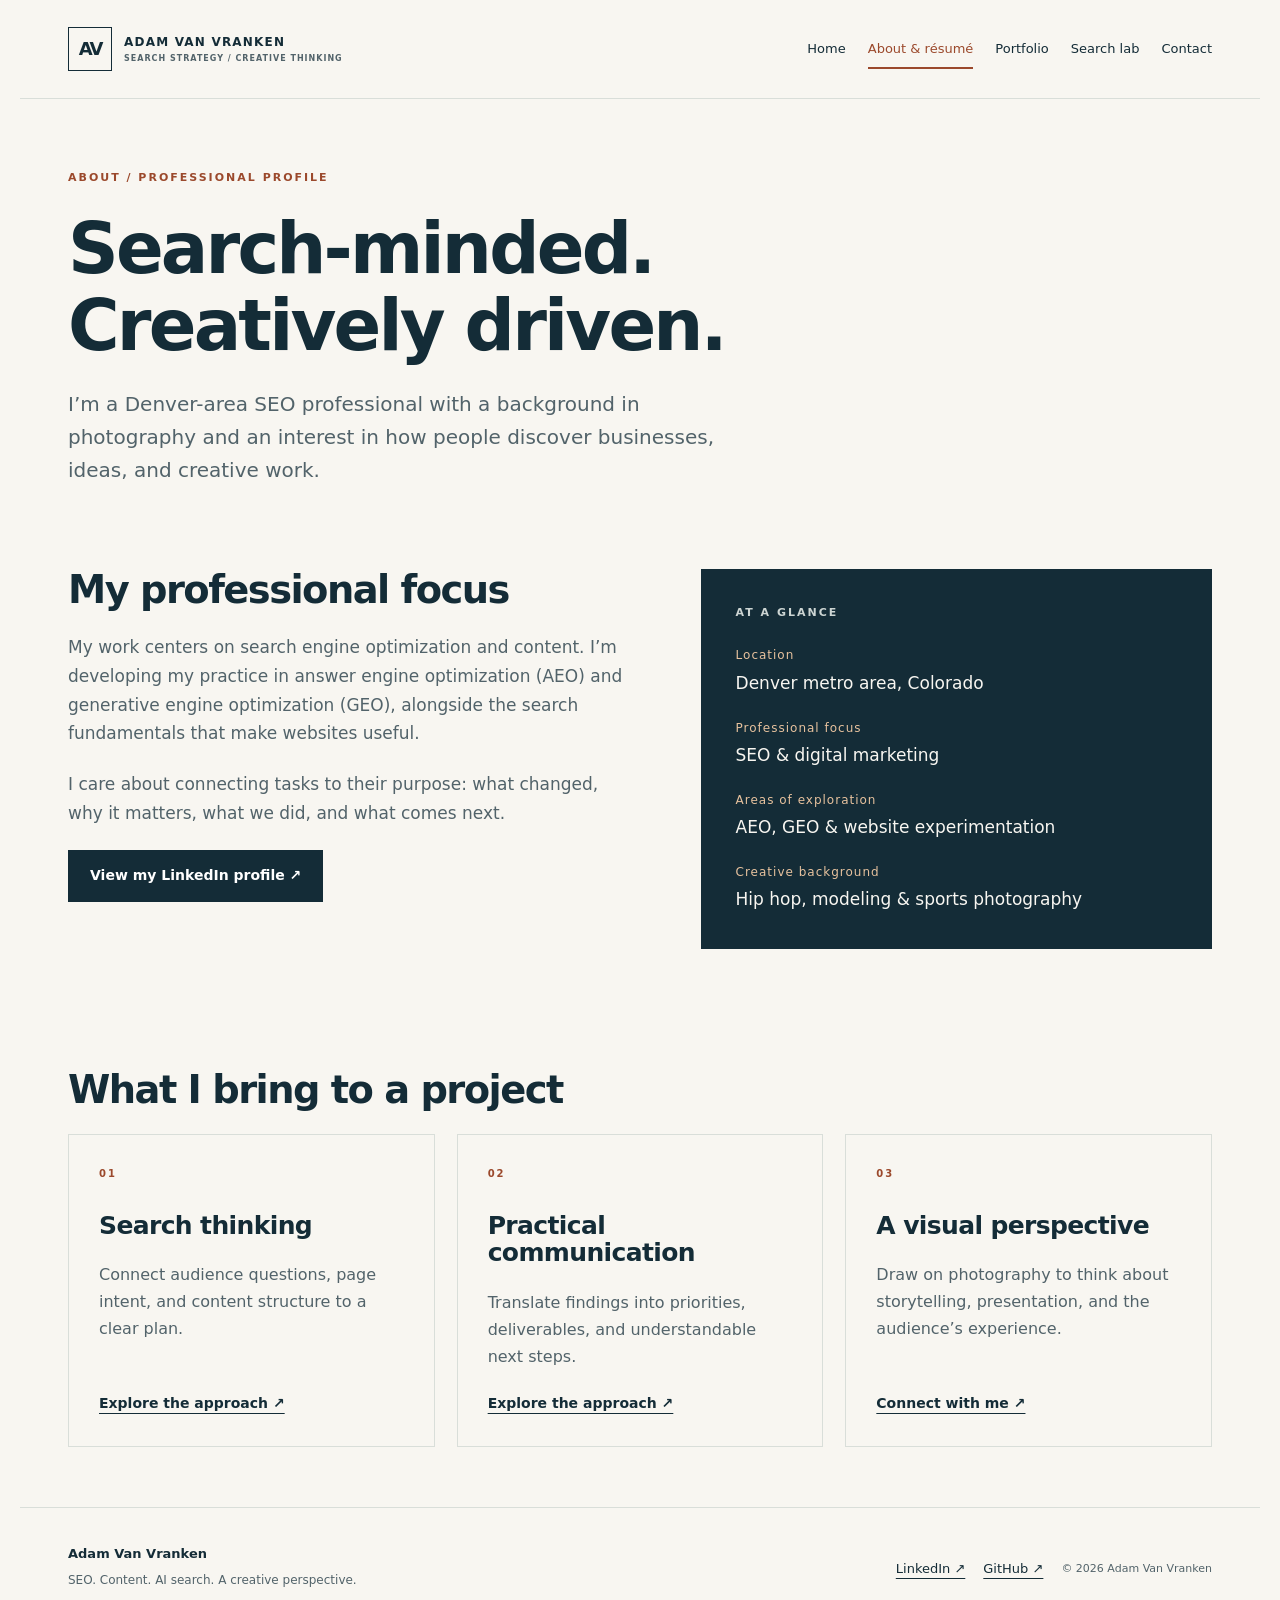
==== about/index.html @ 785f66ba "Build Adam Van Vranken portfolio and search experiment lab" ====
<!doctype html>
<html lang="en"><head><meta charset="utf-8"><meta name="viewport" content="width=device-width,initial-scale=1"><title>About & Professional Profile | Adam Van Vranken</title><meta name="description" content="Explore Adam Van Vranken’s SEO and digital marketing focus, approach to content, and photography background."><link rel="canonical" href="https://adamvv303.github.io/about/"><meta property="og:title" content="About & Professional Profile | Adam Van Vranken"><meta property="og:description" content="Explore Adam Van Vranken’s SEO and digital marketing focus, approach to content, and photography background."><meta property="og:url" content="https://adamvv303.github.io/about/"><meta property="og:type" content="website"><meta name="theme-color" content="#142c37"><link rel="icon" href="/favicon.svg" type="image/svg+xml"><link rel="stylesheet" href="/assets/style.css"><script type="application/ld+json">{"@context":"https://schema.org","@type":"ProfilePage","name":"About & Professional Profile","url":"https://adamvv303.github.io/about/","description":"Explore Adam Van Vranken’s SEO and digital marketing focus, approach to content, and photography background.","mainEntity":{"@type":"Person","@id":"https://adamvv303.github.io/#adam","name":"Adam Van Vranken","jobTitle":"SEO & Digital Marketing Professional","url":"https://adamvv303.github.io","sameAs":["https://www.linkedin.com/in/internetmarketer/","https://github.com/AdamVV303"]}}</script></head>
<body><a class="skip" href="#main">Skip to content</a><header><a class="brand" href="/" aria-label="Adam Van Vranken home"><span class="mark">AV</span><span>ADAM VAN VRANKEN<small>SEARCH STRATEGY / CREATIVE THINKING</small></span></a><nav aria-label="Main navigation"><a href="/" >Home</a><a href="/about/" aria-current="page">About & résumé</a><a href="/portfolio/" >Portfolio</a><a href="/lab/" >Search lab</a><a href="/contact/" >Contact</a></nav></header><main id="main"><section class="intro"><p class="eyebrow">ABOUT / PROFESSIONAL PROFILE</p><h1>Search-minded.<br>Creatively driven.</h1><p class="lede">I’m a Denver-area SEO professional with a background in photography and an interest in how people discover businesses, ideas, and creative work.</p></section><section class="split"><div><h2>My professional focus</h2><p>My work centers on search engine optimization and content. I’m developing my practice in answer engine optimization (AEO) and generative engine optimization (GEO), alongside the search fundamentals that make websites useful.</p><p>I care about connecting tasks to their purpose: what changed, why it matters, what we did, and what comes next.</p><a class="button" href="https://www.linkedin.com/in/internetmarketer/">View my LinkedIn profile ↗</a></div><aside class="panel"><p class="eyebrow">AT A GLANCE</p><dl><dt>Location</dt><dd>Denver metro area, Colorado</dd><dt>Professional focus</dt><dd>SEO & digital marketing</dd><dt>Areas of exploration</dt><dd>AEO, GEO & website experimentation</dd><dt>Creative background</dt><dd>Hip hop, modeling & sports photography</dd></dl></aside></section><section><h2>What I bring to a project</h2><div class="grid"><article class="card"><span class="number">01</span><h3>Search thinking</h3><p>Connect audience questions, page intent, and content structure to a clear plan.</p><a class="textlink" href="/portfolio/">Explore the approach ↗</a></article><article class="card"><span class="number">02</span><h3>Practical communication</h3><p>Translate findings into priorities, deliverables, and understandable next steps.</p><a class="textlink" href="/portfolio/aeo-geo-review/">Explore the approach ↗</a></article><article class="card"><span class="number">03</span><h3>A visual perspective</h3><p>Draw on photography to think about storytelling, presentation, and the audience’s experience.</p><a class="textlink" href="/contact/">Connect with me ↗</a></article></div></section></main><footer><div><strong>Adam Van Vranken</strong><p>SEO. Content. AI search. A creative perspective.</p></div><div><a href="https://www.linkedin.com/in/internetmarketer/">LinkedIn ↗</a><a href="https://github.com/AdamVV303">GitHub ↗</a><span>© 2026 Adam Van Vranken</span></div></footer></body></html>
---- assets/style.css ----
:root{--ink:#142c37;--paper:#f8f6f1;--muted:#52636a;--line:#d9ded9;--accent:#9b492c;--cream:#e7c29e}*{box-sizing:border-box}body{margin:0;background:var(--paper);color:var(--ink);font:17px/1.7 system-ui,-apple-system,BlinkMacSystemFont,"Segoe UI",sans-serif}a{color:inherit;text-underline-offset:5px}a:focus-visible{outline:3px solid var(--accent);outline-offset:5px}.skip{position:absolute;left:12px;top:-80px;background:white;padding:12px;z-index:10}.skip:focus{top:12px}header,main,footer{max-width:1240px;margin:auto;padding-left:48px;padding-right:48px}header{display:flex;align-items:center;justify-content:space-between;gap:24px;padding-top:27px;padding-bottom:27px;border-bottom:1px solid var(--line)}.brand{display:flex;align-items:center;gap:12px;text-decoration:none;font-size:12px;font-weight:800;letter-spacing:1.2px;white-space:nowrap}.brand small{display:block;font-size:8px;letter-spacing:1px;color:var(--muted)}.mark{display:grid;place-items:center;border:1px solid var(--ink);width:44px;height:44px;font-size:18px;letter-spacing:-2px}nav{display:flex;gap:22px;flex-wrap:wrap}nav a{text-decoration:none;font-size:13px;padding:7px 0}nav a:hover,nav a[aria-current]{color:var(--accent);box-shadow:0 2px var(--accent)}h1,h2,h3{line-height:1.1;letter-spacing:-.04em;margin:0 0 22px}h1{font-size:clamp(44px,5.5vw,72px);font-weight:650}h1 em{font:italic 1.03em Georgia,serif;color:var(--accent)}h2{font-size:clamp(30px,3vw,42px);font-weight:600}h3{font-size:25px;letter-spacing:-.025em}p{margin:0 0 22px;color:var(--muted)}.eyebrow{font-size:11px;font-weight:750;letter-spacing:2px;color:var(--accent);margin-bottom:23px}.lede{font-size:20px;line-height:1.65;max-width:660px}.hero{display:grid;grid-template-columns:1.4fr 1fr;align-items:center;gap:66px;padding:80px 0}.actions{display:flex;align-items:center;gap:25px;flex-wrap:wrap;margin-top:32px}.button{display:inline-flex;gap:28px;align-items:center;background:var(--ink);color:#fff;padding:14px 22px;text-decoration:none;font-size:14px;font-weight:650}.button:hover{background:var(--accent)}.secondary,.textlink{font-size:14px;font-weight:650}.hero-art{background:var(--ink);color:var(--paper);padding:34px;min-height:400px;box-shadow:15px 15px 0 #e8e6df}.art-top,.art-bottom{font-size:10px;letter-spacing:2px;line-height:1.6}.art-top{color:#bbc8c9;margin-bottom:30px}.art-word{font:italic 38px/1.4 Georgia,serif;padding:12px 0;border-bottom:1px solid #50616a}.art-word span{display:block;font:10px/1.5 system-ui,sans-serif;letter-spacing:2px;color:var(--cream)}.art-bottom{margin-top:27px;color:var(--cream)}.strip{display:flex;justify-content:space-between;gap:20px;padding:24px 0;border-top:1px solid var(--line);border-bottom:1px solid var(--line);font-size:12px;font-weight:650}section{padding:60px 0}.section-heading{max-width:650px}.grid{display:grid;grid-template-columns:repeat(3,1fr);gap:22px}.grid.two{grid-template-columns:repeat(2,1fr)}.card{border:1px solid var(--line);padding:30px;display:flex;flex-direction:column;align-items:flex-start}.card p{font-size:16px}.card .textlink,.card .button{margin-top:auto}.number{font-size:10px;letter-spacing:2px;color:var(--accent);margin-bottom:30px;font-weight:700}.split{display:grid;grid-template-columns:1.1fr 1fr;gap:70px}.callout{background:#eceee8;padding:45px;margin:25px 0 70px}.callout p:last-child{margin:0}.intro{padding:70px 0 35px;max-width:850px}.intro+section{padding-top:25px}.panel{background:var(--ink);color:var(--paper);padding:35px}.panel p,.panel .eyebrow{color:#cdd5d3}.panel h3{font-size:30px}dl{margin:0}dt{color:var(--cream);font-size:12px;letter-spacing:1px;margin-top:20px}dd{margin:3px 0 0}.reading{max-width:760px;padding-bottom:80px}.reading h2{font-size:30px;margin-top:40px}.reading li{padding:8px 0;color:var(--muted)}.note{font-size:14px;border-left:3px solid var(--accent);padding:10px 20px;background:#eeeae2}footer{display:flex;justify-content:space-between;gap:30px;padding-top:35px;padding-bottom:35px;border-top:1px solid var(--line);font-size:13px}footer p{font-size:12px;margin:5px 0}footer>div:last-child{display:flex;gap:18px;flex-wrap:wrap;align-items:center}footer span{color:var(--muted);font-size:11px}@media(max-width:1000px){header{align-items:flex-start;flex-direction:column}.hero{gap:35px}.hero-art{padding:25px}.grid{gap:14px}.card{padding:24px}.split{gap:35px}}@media(max-width:700px){header,main,footer{padding-left:22px;padding-right:22px}nav{gap:17px}nav a{font-size:12px}.hero{grid-template-columns:1fr;padding:48px 0;gap:35px}.hero-art{min-height:0;box-shadow:8px 8px 0 #e8e6df}.art-word{font-size:30px;display:flex;justify-content:space-between;align-items:center}.art-top{margin-bottom:12px}.strip{flex-direction:column;gap:8px}.grid,.grid.two,.split{grid-template-columns:1fr}section{padding:38px 0}.callout{padding:28px;margin-bottom:40px}.intro{padding-top:45px}.lede{font-size:18px}footer{flex-direction:column}.card{padding:26px}}@media print{header,footer,.actions{display:none}body{background:white;color:black}.panel{background:white;color:black}a{color:black}}
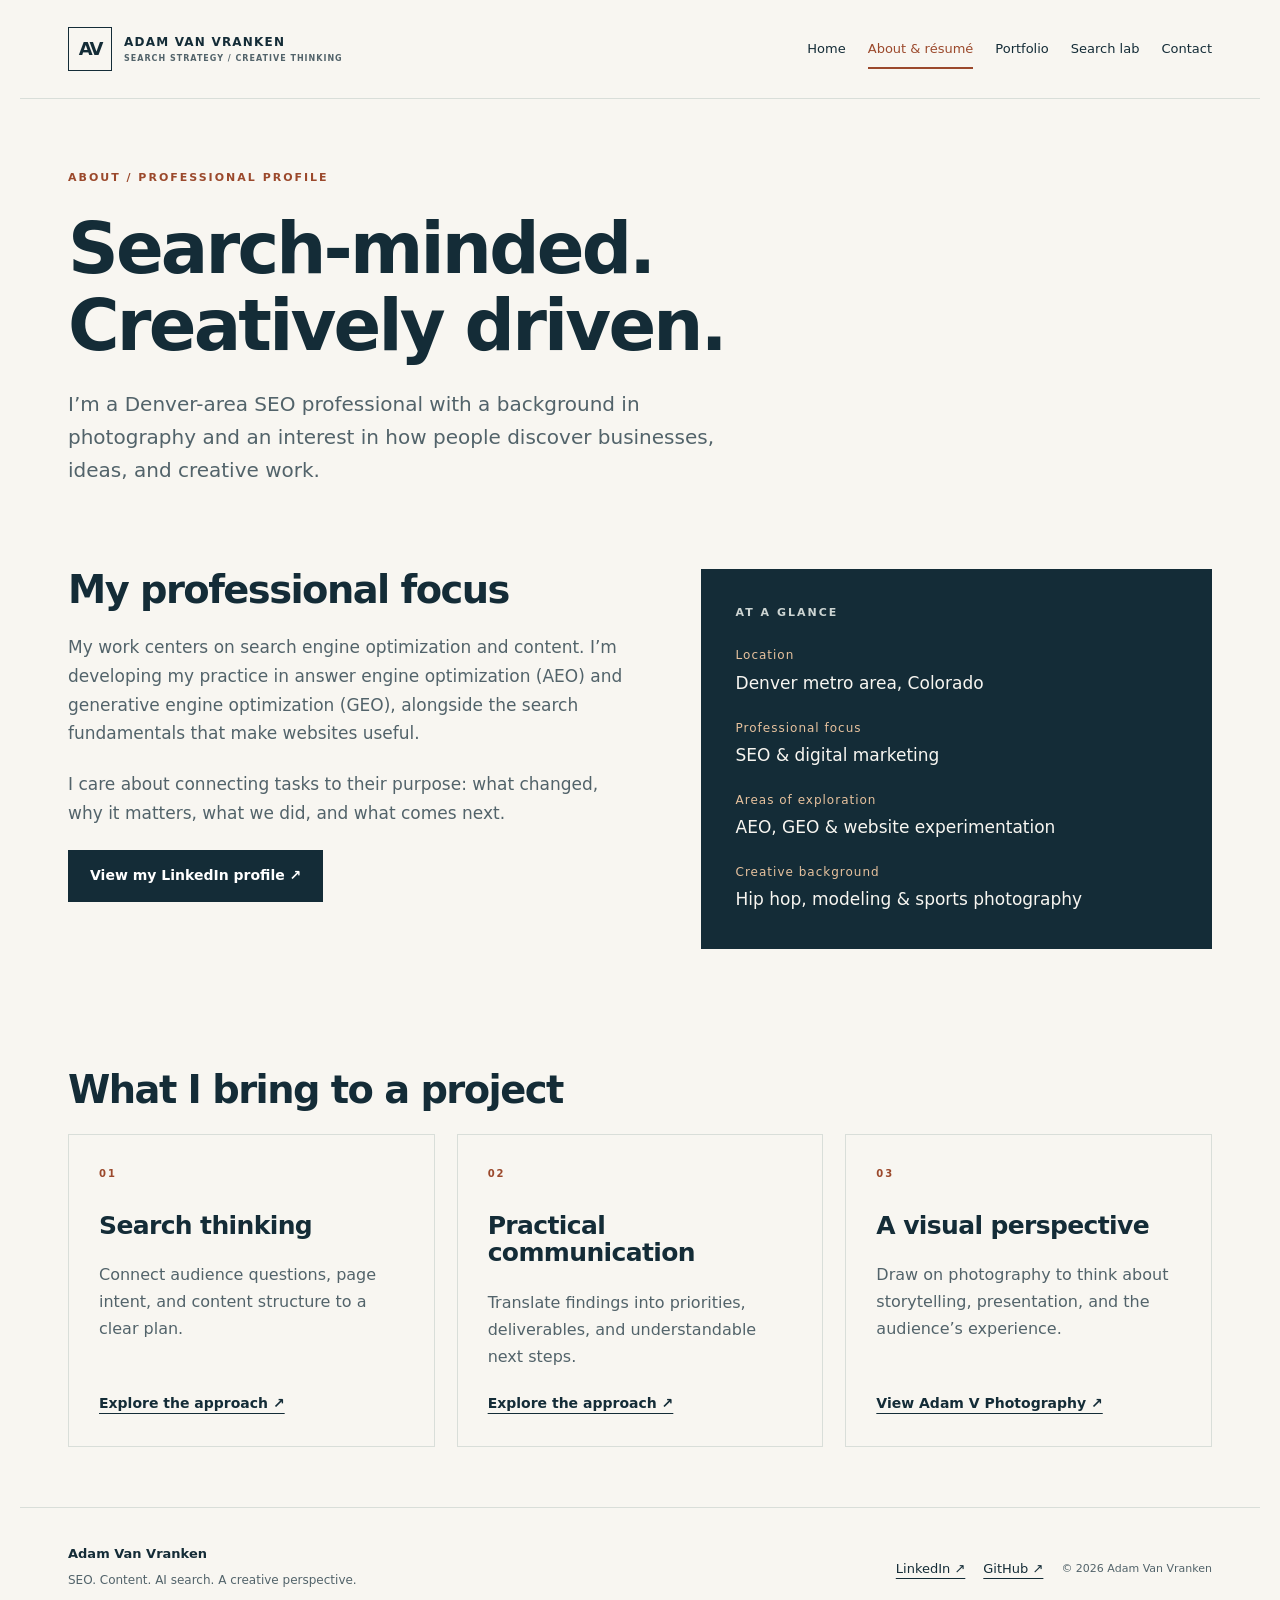
==== commit 5723abeb: "Connect Adam V Photography Instagram to portfolio" ====
--- a/about/index.html
+++ b/about/index.html
@@ -1,3 +1,3 @@
 <!doctype html>
-<html lang="en"><head><meta charset="utf-8"><meta name="viewport" content="width=device-width,initial-scale=1"><title>About & Professional Profile | Adam Van Vranken</title><meta name="description" content="Explore Adam Van Vranken’s SEO and digital marketing focus, approach to content, and photography background."><link rel="canonical" href="https://adamvv303.github.io/about/"><meta property="og:title" content="About & Professional Profile | Adam Van Vranken"><meta property="og:description" content="Explore Adam Van Vranken’s SEO and digital marketing focus, approach to content, and photography background."><meta property="og:url" content="https://adamvv303.github.io/about/"><meta property="og:type" content="website"><meta name="theme-color" content="#142c37"><link rel="icon" href="/favicon.svg" type="image/svg+xml"><link rel="stylesheet" href="/assets/style.css"><script type="application/ld+json">{"@context":"https://schema.org","@type":"ProfilePage","name":"About & Professional Profile","url":"https://adamvv303.github.io/about/","description":"Explore Adam Van Vranken’s SEO and digital marketing focus, approach to content, and photography background.","mainEntity":{"@type":"Person","@id":"https://adamvv303.github.io/#adam","name":"Adam Van Vranken","jobTitle":"SEO & Digital Marketing Professional","url":"https://adamvv303.github.io","sameAs":["https://www.linkedin.com/in/internetmarketer/","https://github.com/AdamVV303"]}}</script></head>
-<body><a class="skip" href="#main">Skip to content</a><header><a class="brand" href="/" aria-label="Adam Van Vranken home"><span class="mark">AV</span><span>ADAM VAN VRANKEN<small>SEARCH STRATEGY / CREATIVE THINKING</small></span></a><nav aria-label="Main navigation"><a href="/" >Home</a><a href="/about/" aria-current="page">About & résumé</a><a href="/portfolio/" >Portfolio</a><a href="/lab/" >Search lab</a><a href="/contact/" >Contact</a></nav></header><main id="main"><section class="intro"><p class="eyebrow">ABOUT / PROFESSIONAL PROFILE</p><h1>Search-minded.<br>Creatively driven.</h1><p class="lede">I’m a Denver-area SEO professional with a background in photography and an interest in how people discover businesses, ideas, and creative work.</p></section><section class="split"><div><h2>My professional focus</h2><p>My work centers on search engine optimization and content. I’m developing my practice in answer engine optimization (AEO) and generative engine optimization (GEO), alongside the search fundamentals that make websites useful.</p><p>I care about connecting tasks to their purpose: what changed, why it matters, what we did, and what comes next.</p><a class="button" href="https://www.linkedin.com/in/internetmarketer/">View my LinkedIn profile ↗</a></div><aside class="panel"><p class="eyebrow">AT A GLANCE</p><dl><dt>Location</dt><dd>Denver metro area, Colorado</dd><dt>Professional focus</dt><dd>SEO & digital marketing</dd><dt>Areas of exploration</dt><dd>AEO, GEO & website experimentation</dd><dt>Creative background</dt><dd>Hip hop, modeling & sports photography</dd></dl></aside></section><section><h2>What I bring to a project</h2><div class="grid"><article class="card"><span class="number">01</span><h3>Search thinking</h3><p>Connect audience questions, page intent, and content structure to a clear plan.</p><a class="textlink" href="/portfolio/">Explore the approach ↗</a></article><article class="card"><span class="number">02</span><h3>Practical communication</h3><p>Translate findings into priorities, deliverables, and understandable next steps.</p><a class="textlink" href="/portfolio/aeo-geo-review/">Explore the approach ↗</a></article><article class="card"><span class="number">03</span><h3>A visual perspective</h3><p>Draw on photography to think about storytelling, presentation, and the audience’s experience.</p><a class="textlink" href="/contact/">Connect with me ↗</a></article></div></section></main><footer><div><strong>Adam Van Vranken</strong><p>SEO. Content. AI search. A creative perspective.</p></div><div><a href="https://www.linkedin.com/in/internetmarketer/">LinkedIn ↗</a><a href="https://github.com/AdamVV303">GitHub ↗</a><span>© 2026 Adam Van Vranken</span></div></footer></body></html>+<html lang="en"><head><meta charset="utf-8"><meta name="viewport" content="width=device-width,initial-scale=1"><title>About & Professional Profile | Adam Van Vranken</title><meta name="description" content="Explore Adam Van Vranken’s SEO and digital marketing focus, approach to content, and photography background."><link rel="canonical" href="https://adamvv303.github.io/about/"><meta property="og:title" content="About & Professional Profile | Adam Van Vranken"><meta property="og:description" content="Explore Adam Van Vranken’s SEO and digital marketing focus, approach to content, and photography background."><meta property="og:url" content="https://adamvv303.github.io/about/"><meta property="og:type" content="website"><meta name="theme-color" content="#142c37"><link rel="icon" href="/favicon.svg" type="image/svg+xml"><link rel="stylesheet" href="/assets/style.css"><script type="application/ld+json">{"@context":"https://schema.org","@type":"ProfilePage","name":"About & Professional Profile","url":"https://adamvv303.github.io/about/","description":"Explore Adam Van Vranken’s SEO and digital marketing focus, approach to content, and photography background.","mainEntity":{"@type":"Person","@id":"https://adamvv303.github.io/#adam","name":"Adam Van Vranken","jobTitle":"SEO & Digital Marketing Professional","url":"https://adamvv303.github.io","sameAs":["https://www.linkedin.com/in/internetmarketer/","https://github.com/AdamVV303","https://www.instagram.com/adamvphoto/"]}}</script></head>
+<body><a class="skip" href="#main">Skip to content</a><header><a class="brand" href="/" aria-label="Adam Van Vranken home"><span class="mark">AV</span><span>ADAM VAN VRANKEN<small>SEARCH STRATEGY / CREATIVE THINKING</small></span></a><nav aria-label="Main navigation"><a href="/" >Home</a><a href="/about/" aria-current="page">About & résumé</a><a href="/portfolio/" >Portfolio</a><a href="/lab/" >Search lab</a><a href="/contact/" >Contact</a></nav></header><main id="main"><section class="intro"><p class="eyebrow">ABOUT / PROFESSIONAL PROFILE</p><h1>Search-minded.<br>Creatively driven.</h1><p class="lede">I’m a Denver-area SEO professional with a background in photography and an interest in how people discover businesses, ideas, and creative work.</p></section><section class="split"><div><h2>My professional focus</h2><p>My work centers on search engine optimization and content. I’m developing my practice in answer engine optimization (AEO) and generative engine optimization (GEO), alongside the search fundamentals that make websites useful.</p><p>I care about connecting tasks to their purpose: what changed, why it matters, what we did, and what comes next.</p><a class="button" href="https://www.linkedin.com/in/internetmarketer/">View my LinkedIn profile ↗</a></div><aside class="panel"><p class="eyebrow">AT A GLANCE</p><dl><dt>Location</dt><dd>Denver metro area, Colorado</dd><dt>Professional focus</dt><dd>SEO & digital marketing</dd><dt>Areas of exploration</dt><dd>AEO, GEO & website experimentation</dd><dt>Creative background</dt><dd>Hip hop, modeling & sports photography</dd></dl></aside></section><section><h2>What I bring to a project</h2><div class="grid"><article class="card"><span class="number">01</span><h3>Search thinking</h3><p>Connect audience questions, page intent, and content structure to a clear plan.</p><a class="textlink" href="/portfolio/">Explore the approach ↗</a></article><article class="card"><span class="number">02</span><h3>Practical communication</h3><p>Translate findings into priorities, deliverables, and understandable next steps.</p><a class="textlink" href="/portfolio/aeo-geo-review/">Explore the approach ↗</a></article><article class="card"><span class="number">03</span><h3>A visual perspective</h3><p>Draw on photography to think about storytelling, presentation, and the audience’s experience.</p><a class="textlink" href="https://www.instagram.com/adamvphoto/">View Adam V Photography ↗</a></article></div></section></main><footer><div><strong>Adam Van Vranken</strong><p>SEO. Content. AI search. A creative perspective.</p></div><div><a href="https://www.linkedin.com/in/internetmarketer/">LinkedIn ↗</a><a href="https://github.com/AdamVV303">GitHub ↗</a><span>© 2026 Adam Van Vranken</span></div></footer></body></html>
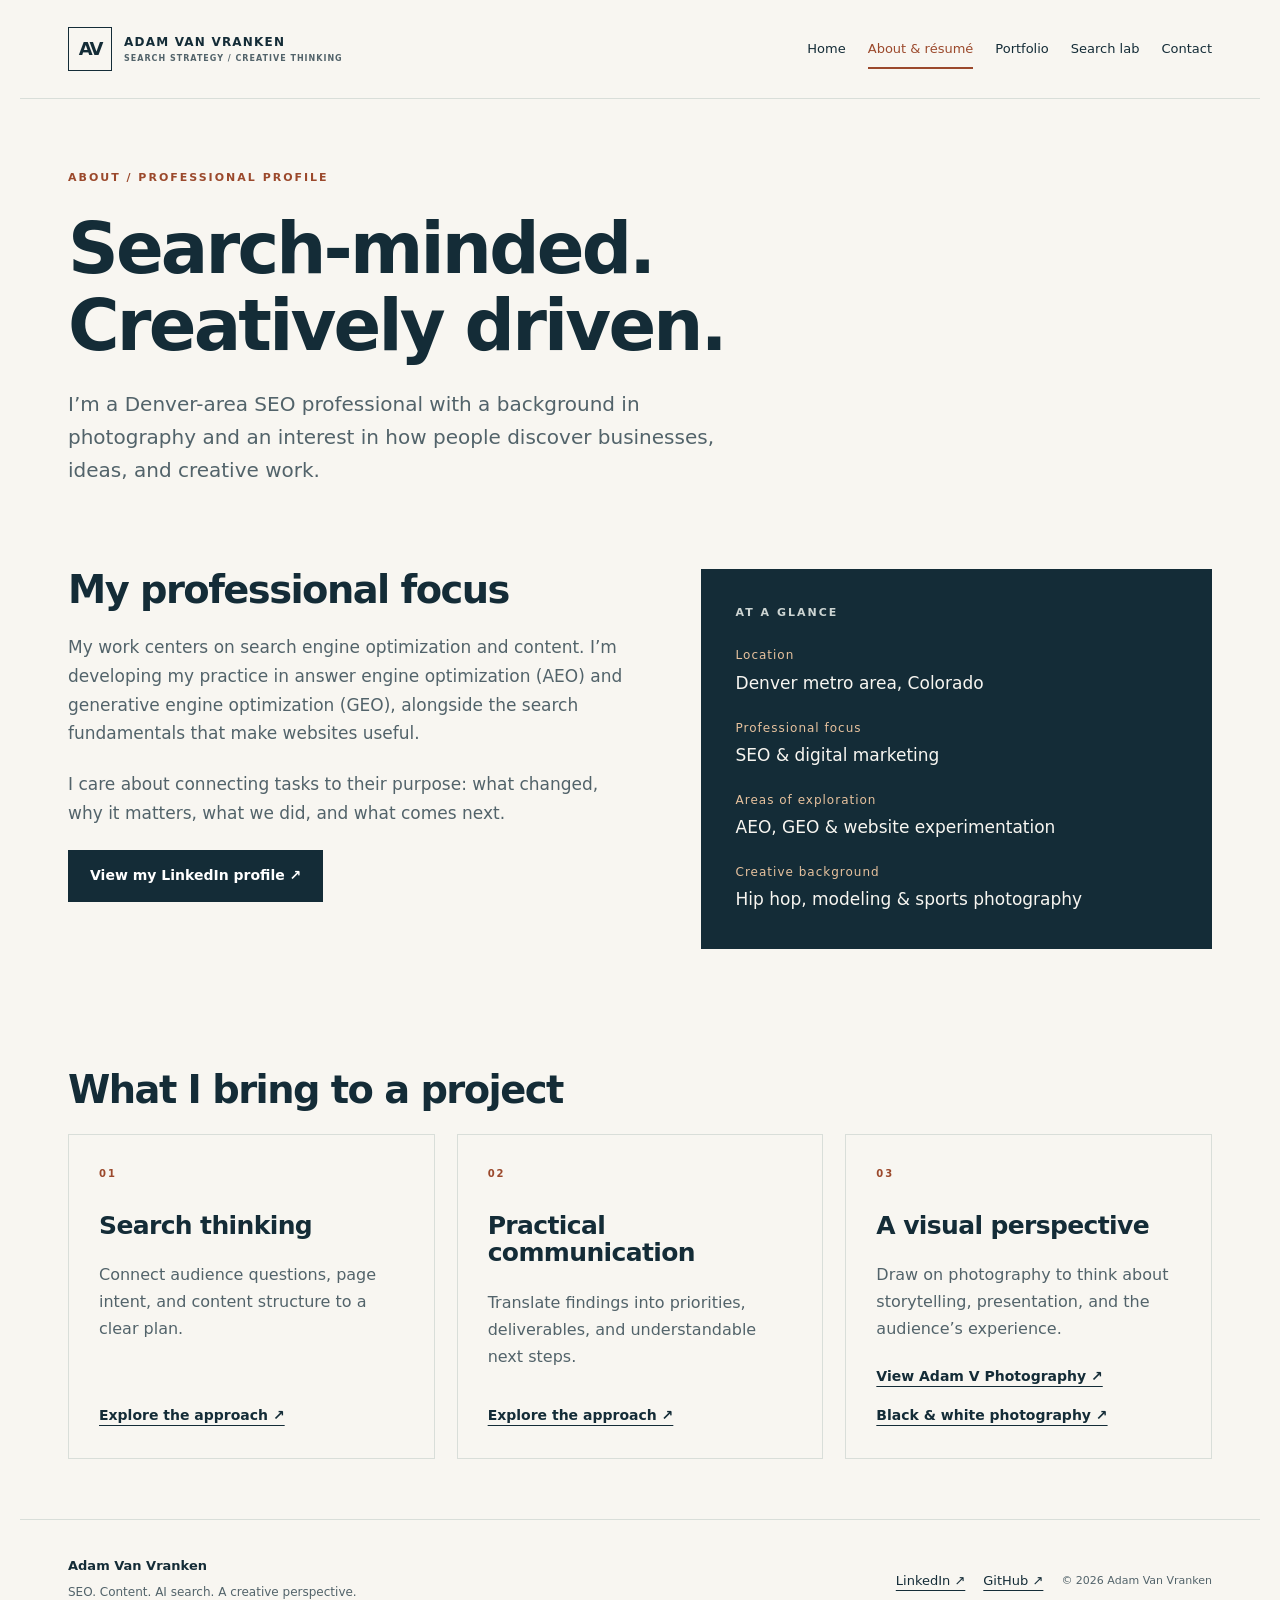
==== commit 431cecdf: "Add The Black and White Perspective photography profile" ====
--- a/about/index.html
+++ b/about/index.html
@@ -1,3 +1,3 @@
 <!doctype html>
-<html lang="en"><head><meta charset="utf-8"><meta name="viewport" content="width=device-width,initial-scale=1"><title>About & Professional Profile | Adam Van Vranken</title><meta name="description" content="Explore Adam Van Vranken’s SEO and digital marketing focus, approach to content, and photography background."><link rel="canonical" href="https://adamvv303.github.io/about/"><meta property="og:title" content="About & Professional Profile | Adam Van Vranken"><meta property="og:description" content="Explore Adam Van Vranken’s SEO and digital marketing focus, approach to content, and photography background."><meta property="og:url" content="https://adamvv303.github.io/about/"><meta property="og:type" content="website"><meta name="theme-color" content="#142c37"><link rel="icon" href="/favicon.svg" type="image/svg+xml"><link rel="stylesheet" href="/assets/style.css"><script type="application/ld+json">{"@context":"https://schema.org","@type":"ProfilePage","name":"About & Professional Profile","url":"https://adamvv303.github.io/about/","description":"Explore Adam Van Vranken’s SEO and digital marketing focus, approach to content, and photography background.","mainEntity":{"@type":"Person","@id":"https://adamvv303.github.io/#adam","name":"Adam Van Vranken","jobTitle":"SEO & Digital Marketing Professional","url":"https://adamvv303.github.io","sameAs":["https://www.linkedin.com/in/internetmarketer/","https://github.com/AdamVV303","https://www.instagram.com/adamvphoto/"]}}</script></head>
-<body><a class="skip" href="#main">Skip to content</a><header><a class="brand" href="/" aria-label="Adam Van Vranken home"><span class="mark">AV</span><span>ADAM VAN VRANKEN<small>SEARCH STRATEGY / CREATIVE THINKING</small></span></a><nav aria-label="Main navigation"><a href="/" >Home</a><a href="/about/" aria-current="page">About & résumé</a><a href="/portfolio/" >Portfolio</a><a href="/lab/" >Search lab</a><a href="/contact/" >Contact</a></nav></header><main id="main"><section class="intro"><p class="eyebrow">ABOUT / PROFESSIONAL PROFILE</p><h1>Search-minded.<br>Creatively driven.</h1><p class="lede">I’m a Denver-area SEO professional with a background in photography and an interest in how people discover businesses, ideas, and creative work.</p></section><section class="split"><div><h2>My professional focus</h2><p>My work centers on search engine optimization and content. I’m developing my practice in answer engine optimization (AEO) and generative engine optimization (GEO), alongside the search fundamentals that make websites useful.</p><p>I care about connecting tasks to their purpose: what changed, why it matters, what we did, and what comes next.</p><a class="button" href="https://www.linkedin.com/in/internetmarketer/">View my LinkedIn profile ↗</a></div><aside class="panel"><p class="eyebrow">AT A GLANCE</p><dl><dt>Location</dt><dd>Denver metro area, Colorado</dd><dt>Professional focus</dt><dd>SEO & digital marketing</dd><dt>Areas of exploration</dt><dd>AEO, GEO & website experimentation</dd><dt>Creative background</dt><dd>Hip hop, modeling & sports photography</dd></dl></aside></section><section><h2>What I bring to a project</h2><div class="grid"><article class="card"><span class="number">01</span><h3>Search thinking</h3><p>Connect audience questions, page intent, and content structure to a clear plan.</p><a class="textlink" href="/portfolio/">Explore the approach ↗</a></article><article class="card"><span class="number">02</span><h3>Practical communication</h3><p>Translate findings into priorities, deliverables, and understandable next steps.</p><a class="textlink" href="/portfolio/aeo-geo-review/">Explore the approach ↗</a></article><article class="card"><span class="number">03</span><h3>A visual perspective</h3><p>Draw on photography to think about storytelling, presentation, and the audience’s experience.</p><a class="textlink" href="https://www.instagram.com/adamvphoto/">View Adam V Photography ↗</a></article></div></section></main><footer><div><strong>Adam Van Vranken</strong><p>SEO. Content. AI search. A creative perspective.</p></div><div><a href="https://www.linkedin.com/in/internetmarketer/">LinkedIn ↗</a><a href="https://github.com/AdamVV303">GitHub ↗</a><span>© 2026 Adam Van Vranken</span></div></footer></body></html>+<html lang="en"><head><meta charset="utf-8"><meta name="viewport" content="width=device-width,initial-scale=1"><title>About & Professional Profile | Adam Van Vranken</title><meta name="description" content="Explore Adam Van Vranken’s SEO and digital marketing focus, approach to content, and photography background."><link rel="canonical" href="https://adamvv303.github.io/about/"><meta property="og:title" content="About & Professional Profile | Adam Van Vranken"><meta property="og:description" content="Explore Adam Van Vranken’s SEO and digital marketing focus, approach to content, and photography background."><meta property="og:url" content="https://adamvv303.github.io/about/"><meta property="og:type" content="website"><meta name="theme-color" content="#142c37"><link rel="icon" href="/favicon.svg" type="image/svg+xml"><link rel="stylesheet" href="/assets/style.css"><script type="application/ld+json">{"@context":"https://schema.org","@type":"ProfilePage","name":"About & Professional Profile","url":"https://adamvv303.github.io/about/","description":"Explore Adam Van Vranken’s SEO and digital marketing focus, approach to content, and photography background.","mainEntity":{"@type":"Person","@id":"https://adamvv303.github.io/#adam","name":"Adam Van Vranken","jobTitle":"SEO & Digital Marketing Professional","url":"https://adamvv303.github.io","sameAs":["https://www.linkedin.com/in/internetmarketer/","https://github.com/AdamVV303","https://www.instagram.com/adamvphoto/","https://www.instagram.com/the.blackandwhiteperspective/"]}}</script></head>
+<body><a class="skip" href="#main">Skip to content</a><header><a class="brand" href="/" aria-label="Adam Van Vranken home"><span class="mark">AV</span><span>ADAM VAN VRANKEN<small>SEARCH STRATEGY / CREATIVE THINKING</small></span></a><nav aria-label="Main navigation"><a href="/" >Home</a><a href="/about/" aria-current="page">About & résumé</a><a href="/portfolio/" >Portfolio</a><a href="/lab/" >Search lab</a><a href="/contact/" >Contact</a></nav></header><main id="main"><section class="intro"><p class="eyebrow">ABOUT / PROFESSIONAL PROFILE</p><h1>Search-minded.<br>Creatively driven.</h1><p class="lede">I’m a Denver-area SEO professional with a background in photography and an interest in how people discover businesses, ideas, and creative work.</p></section><section class="split"><div><h2>My professional focus</h2><p>My work centers on search engine optimization and content. I’m developing my practice in answer engine optimization (AEO) and generative engine optimization (GEO), alongside the search fundamentals that make websites useful.</p><p>I care about connecting tasks to their purpose: what changed, why it matters, what we did, and what comes next.</p><a class="button" href="https://www.linkedin.com/in/internetmarketer/">View my LinkedIn profile ↗</a></div><aside class="panel"><p class="eyebrow">AT A GLANCE</p><dl><dt>Location</dt><dd>Denver metro area, Colorado</dd><dt>Professional focus</dt><dd>SEO & digital marketing</dd><dt>Areas of exploration</dt><dd>AEO, GEO & website experimentation</dd><dt>Creative background</dt><dd>Hip hop, modeling & sports photography</dd></dl></aside></section><section><h2>What I bring to a project</h2><div class="grid"><article class="card"><span class="number">01</span><h3>Search thinking</h3><p>Connect audience questions, page intent, and content structure to a clear plan.</p><a class="textlink" href="/portfolio/">Explore the approach ↗</a></article><article class="card"><span class="number">02</span><h3>Practical communication</h3><p>Translate findings into priorities, deliverables, and understandable next steps.</p><a class="textlink" href="/portfolio/aeo-geo-review/">Explore the approach ↗</a></article><article class="card"><span class="number">03</span><h3>A visual perspective</h3><p>Draw on photography to think about storytelling, presentation, and the audience’s experience.</p><a class="textlink" href="https://www.instagram.com/adamvphoto/">View Adam V Photography ↗</a><a class="textlink" style="margin-top:16px" href="https://www.instagram.com/the.blackandwhiteperspective/">Black &amp; white photography ↗</a></article></div></section></main><footer><div><strong>Adam Van Vranken</strong><p>SEO. Content. AI search. A creative perspective.</p></div><div><a href="https://www.linkedin.com/in/internetmarketer/">LinkedIn ↗</a><a href="https://github.com/AdamVV303">GitHub ↗</a><span>© 2026 Adam Van Vranken</span></div></footer></body></html>
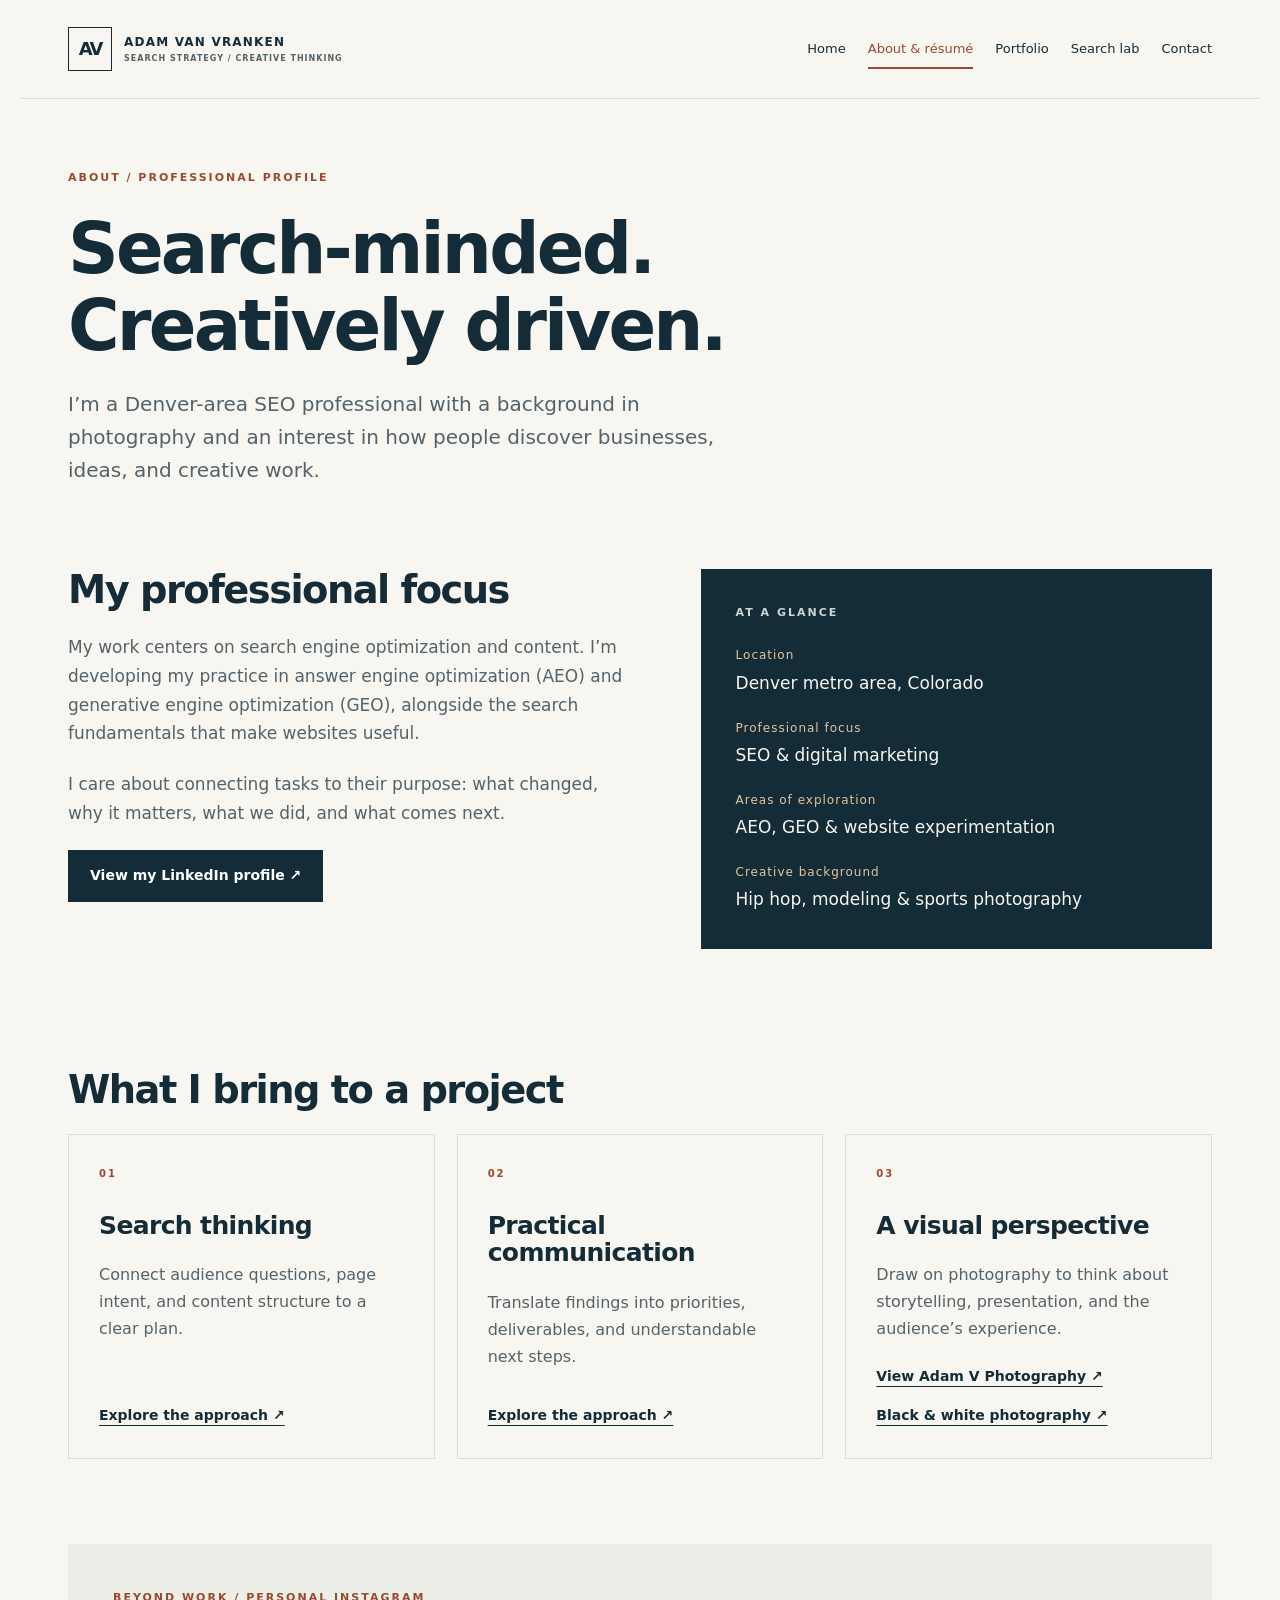
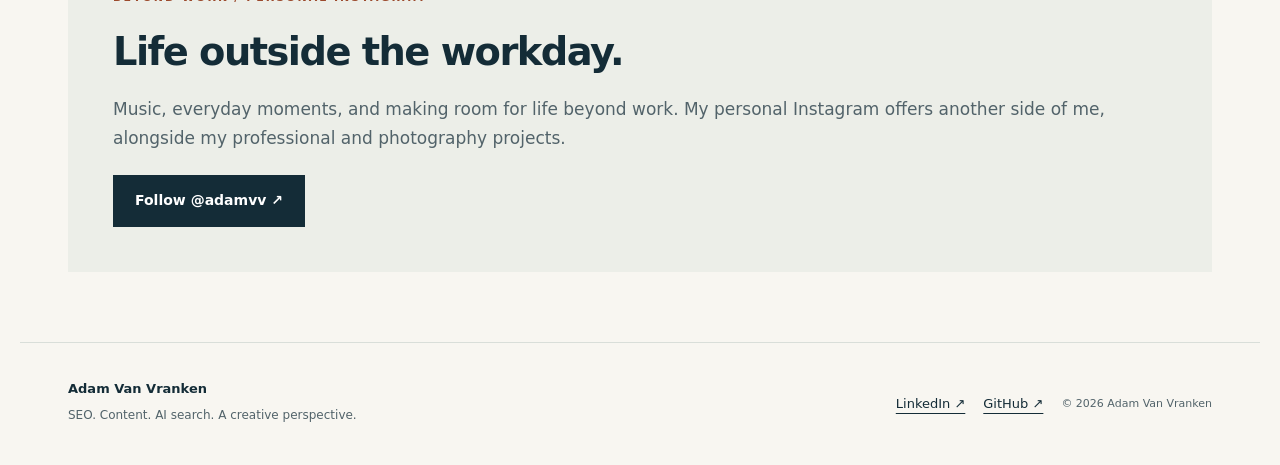
==== commit 286881c2: "Add personal Instagram for music and work-life balance" ====
--- a/about/index.html
+++ b/about/index.html
@@ -1,3 +1,3 @@
 <!doctype html>
-<html lang="en"><head><meta charset="utf-8"><meta name="viewport" content="width=device-width,initial-scale=1"><title>About & Professional Profile | Adam Van Vranken</title><meta name="description" content="Explore Adam Van Vranken’s SEO and digital marketing focus, approach to content, and photography background."><link rel="canonical" href="https://adamvv303.github.io/about/"><meta property="og:title" content="About & Professional Profile | Adam Van Vranken"><meta property="og:description" content="Explore Adam Van Vranken’s SEO and digital marketing focus, approach to content, and photography background."><meta property="og:url" content="https://adamvv303.github.io/about/"><meta property="og:type" content="website"><meta name="theme-color" content="#142c37"><link rel="icon" href="/favicon.svg" type="image/svg+xml"><link rel="stylesheet" href="/assets/style.css"><script type="application/ld+json">{"@context":"https://schema.org","@type":"ProfilePage","name":"About & Professional Profile","url":"https://adamvv303.github.io/about/","description":"Explore Adam Van Vranken’s SEO and digital marketing focus, approach to content, and photography background.","mainEntity":{"@type":"Person","@id":"https://adamvv303.github.io/#adam","name":"Adam Van Vranken","jobTitle":"SEO & Digital Marketing Professional","url":"https://adamvv303.github.io","sameAs":["https://www.linkedin.com/in/internetmarketer/","https://github.com/AdamVV303","https://www.instagram.com/adamvphoto/","https://www.instagram.com/the.blackandwhiteperspective/"]}}</script></head>
-<body><a class="skip" href="#main">Skip to content</a><header><a class="brand" href="/" aria-label="Adam Van Vranken home"><span class="mark">AV</span><span>ADAM VAN VRANKEN<small>SEARCH STRATEGY / CREATIVE THINKING</small></span></a><nav aria-label="Main navigation"><a href="/" >Home</a><a href="/about/" aria-current="page">About & résumé</a><a href="/portfolio/" >Portfolio</a><a href="/lab/" >Search lab</a><a href="/contact/" >Contact</a></nav></header><main id="main"><section class="intro"><p class="eyebrow">ABOUT / PROFESSIONAL PROFILE</p><h1>Search-minded.<br>Creatively driven.</h1><p class="lede">I’m a Denver-area SEO professional with a background in photography and an interest in how people discover businesses, ideas, and creative work.</p></section><section class="split"><div><h2>My professional focus</h2><p>My work centers on search engine optimization and content. I’m developing my practice in answer engine optimization (AEO) and generative engine optimization (GEO), alongside the search fundamentals that make websites useful.</p><p>I care about connecting tasks to their purpose: what changed, why it matters, what we did, and what comes next.</p><a class="button" href="https://www.linkedin.com/in/internetmarketer/">View my LinkedIn profile ↗</a></div><aside class="panel"><p class="eyebrow">AT A GLANCE</p><dl><dt>Location</dt><dd>Denver metro area, Colorado</dd><dt>Professional focus</dt><dd>SEO & digital marketing</dd><dt>Areas of exploration</dt><dd>AEO, GEO & website experimentation</dd><dt>Creative background</dt><dd>Hip hop, modeling & sports photography</dd></dl></aside></section><section><h2>What I bring to a project</h2><div class="grid"><article class="card"><span class="number">01</span><h3>Search thinking</h3><p>Connect audience questions, page intent, and content structure to a clear plan.</p><a class="textlink" href="/portfolio/">Explore the approach ↗</a></article><article class="card"><span class="number">02</span><h3>Practical communication</h3><p>Translate findings into priorities, deliverables, and understandable next steps.</p><a class="textlink" href="/portfolio/aeo-geo-review/">Explore the approach ↗</a></article><article class="card"><span class="number">03</span><h3>A visual perspective</h3><p>Draw on photography to think about storytelling, presentation, and the audience’s experience.</p><a class="textlink" href="https://www.instagram.com/adamvphoto/">View Adam V Photography ↗</a><a class="textlink" style="margin-top:16px" href="https://www.instagram.com/the.blackandwhiteperspective/">Black &amp; white photography ↗</a></article></div></section></main><footer><div><strong>Adam Van Vranken</strong><p>SEO. Content. AI search. A creative perspective.</p></div><div><a href="https://www.linkedin.com/in/internetmarketer/">LinkedIn ↗</a><a href="https://github.com/AdamVV303">GitHub ↗</a><span>© 2026 Adam Van Vranken</span></div></footer></body></html>+<html lang="en"><head><meta charset="utf-8"><meta name="viewport" content="width=device-width,initial-scale=1"><title>About & Professional Profile | Adam Van Vranken</title><meta name="description" content="Explore Adam Van Vranken’s SEO and digital marketing focus, approach to content, and photography background."><link rel="canonical" href="https://adamvv303.github.io/about/"><meta property="og:title" content="About & Professional Profile | Adam Van Vranken"><meta property="og:description" content="Explore Adam Van Vranken’s SEO and digital marketing focus, approach to content, and photography background."><meta property="og:url" content="https://adamvv303.github.io/about/"><meta property="og:type" content="website"><meta name="theme-color" content="#142c37"><link rel="icon" href="/favicon.svg" type="image/svg+xml"><link rel="stylesheet" href="/assets/style.css"><script type="application/ld+json">{"@context":"https://schema.org","@type":"ProfilePage","name":"About & Professional Profile","url":"https://adamvv303.github.io/about/","description":"Explore Adam Van Vranken’s SEO and digital marketing focus, approach to content, and photography background.","mainEntity":{"@type":"Person","@id":"https://adamvv303.github.io/#adam","name":"Adam Van Vranken","jobTitle":"SEO & Digital Marketing Professional","url":"https://adamvv303.github.io","sameAs":["https://www.linkedin.com/in/internetmarketer/","https://github.com/AdamVV303","https://www.instagram.com/adamvphoto/","https://www.instagram.com/the.blackandwhiteperspective/","https://www.instagram.com/adamvv/"]}}</script></head>
+<body><a class="skip" href="#main">Skip to content</a><header><a class="brand" href="/" aria-label="Adam Van Vranken home"><span class="mark">AV</span><span>ADAM VAN VRANKEN<small>SEARCH STRATEGY / CREATIVE THINKING</small></span></a><nav aria-label="Main navigation"><a href="/" >Home</a><a href="/about/" aria-current="page">About & résumé</a><a href="/portfolio/" >Portfolio</a><a href="/lab/" >Search lab</a><a href="/contact/" >Contact</a></nav></header><main id="main"><section class="intro"><p class="eyebrow">ABOUT / PROFESSIONAL PROFILE</p><h1>Search-minded.<br>Creatively driven.</h1><p class="lede">I’m a Denver-area SEO professional with a background in photography and an interest in how people discover businesses, ideas, and creative work.</p></section><section class="split"><div><h2>My professional focus</h2><p>My work centers on search engine optimization and content. I’m developing my practice in answer engine optimization (AEO) and generative engine optimization (GEO), alongside the search fundamentals that make websites useful.</p><p>I care about connecting tasks to their purpose: what changed, why it matters, what we did, and what comes next.</p><a class="button" href="https://www.linkedin.com/in/internetmarketer/">View my LinkedIn profile ↗</a></div><aside class="panel"><p class="eyebrow">AT A GLANCE</p><dl><dt>Location</dt><dd>Denver metro area, Colorado</dd><dt>Professional focus</dt><dd>SEO & digital marketing</dd><dt>Areas of exploration</dt><dd>AEO, GEO & website experimentation</dd><dt>Creative background</dt><dd>Hip hop, modeling & sports photography</dd></dl></aside></section><section><h2>What I bring to a project</h2><div class="grid"><article class="card"><span class="number">01</span><h3>Search thinking</h3><p>Connect audience questions, page intent, and content structure to a clear plan.</p><a class="textlink" href="/portfolio/">Explore the approach ↗</a></article><article class="card"><span class="number">02</span><h3>Practical communication</h3><p>Translate findings into priorities, deliverables, and understandable next steps.</p><a class="textlink" href="/portfolio/aeo-geo-review/">Explore the approach ↗</a></article><article class="card"><span class="number">03</span><h3>A visual perspective</h3><p>Draw on photography to think about storytelling, presentation, and the audience’s experience.</p><a class="textlink" href="https://www.instagram.com/adamvphoto/">View Adam V Photography ↗</a><a class="textlink" style="margin-top:16px" href="https://www.instagram.com/the.blackandwhiteperspective/">Black &amp; white photography ↗</a></article></div></section><section class="callout"><p class="eyebrow">BEYOND WORK / PERSONAL INSTAGRAM</p><h2>Life outside the workday.</h2><p>Music, everyday moments, and making room for life beyond work. My personal Instagram offers another side of me, alongside my professional and photography projects.</p><a class="button" href="https://www.instagram.com/adamvv/">Follow @adamvv ↗</a></section></main><footer><div><strong>Adam Van Vranken</strong><p>SEO. Content. AI search. A creative perspective.</p></div><div><a href="https://www.linkedin.com/in/internetmarketer/">LinkedIn ↗</a><a href="https://github.com/AdamVV303">GitHub ↗</a><span>© 2026 Adam Van Vranken</span></div></footer></body></html>
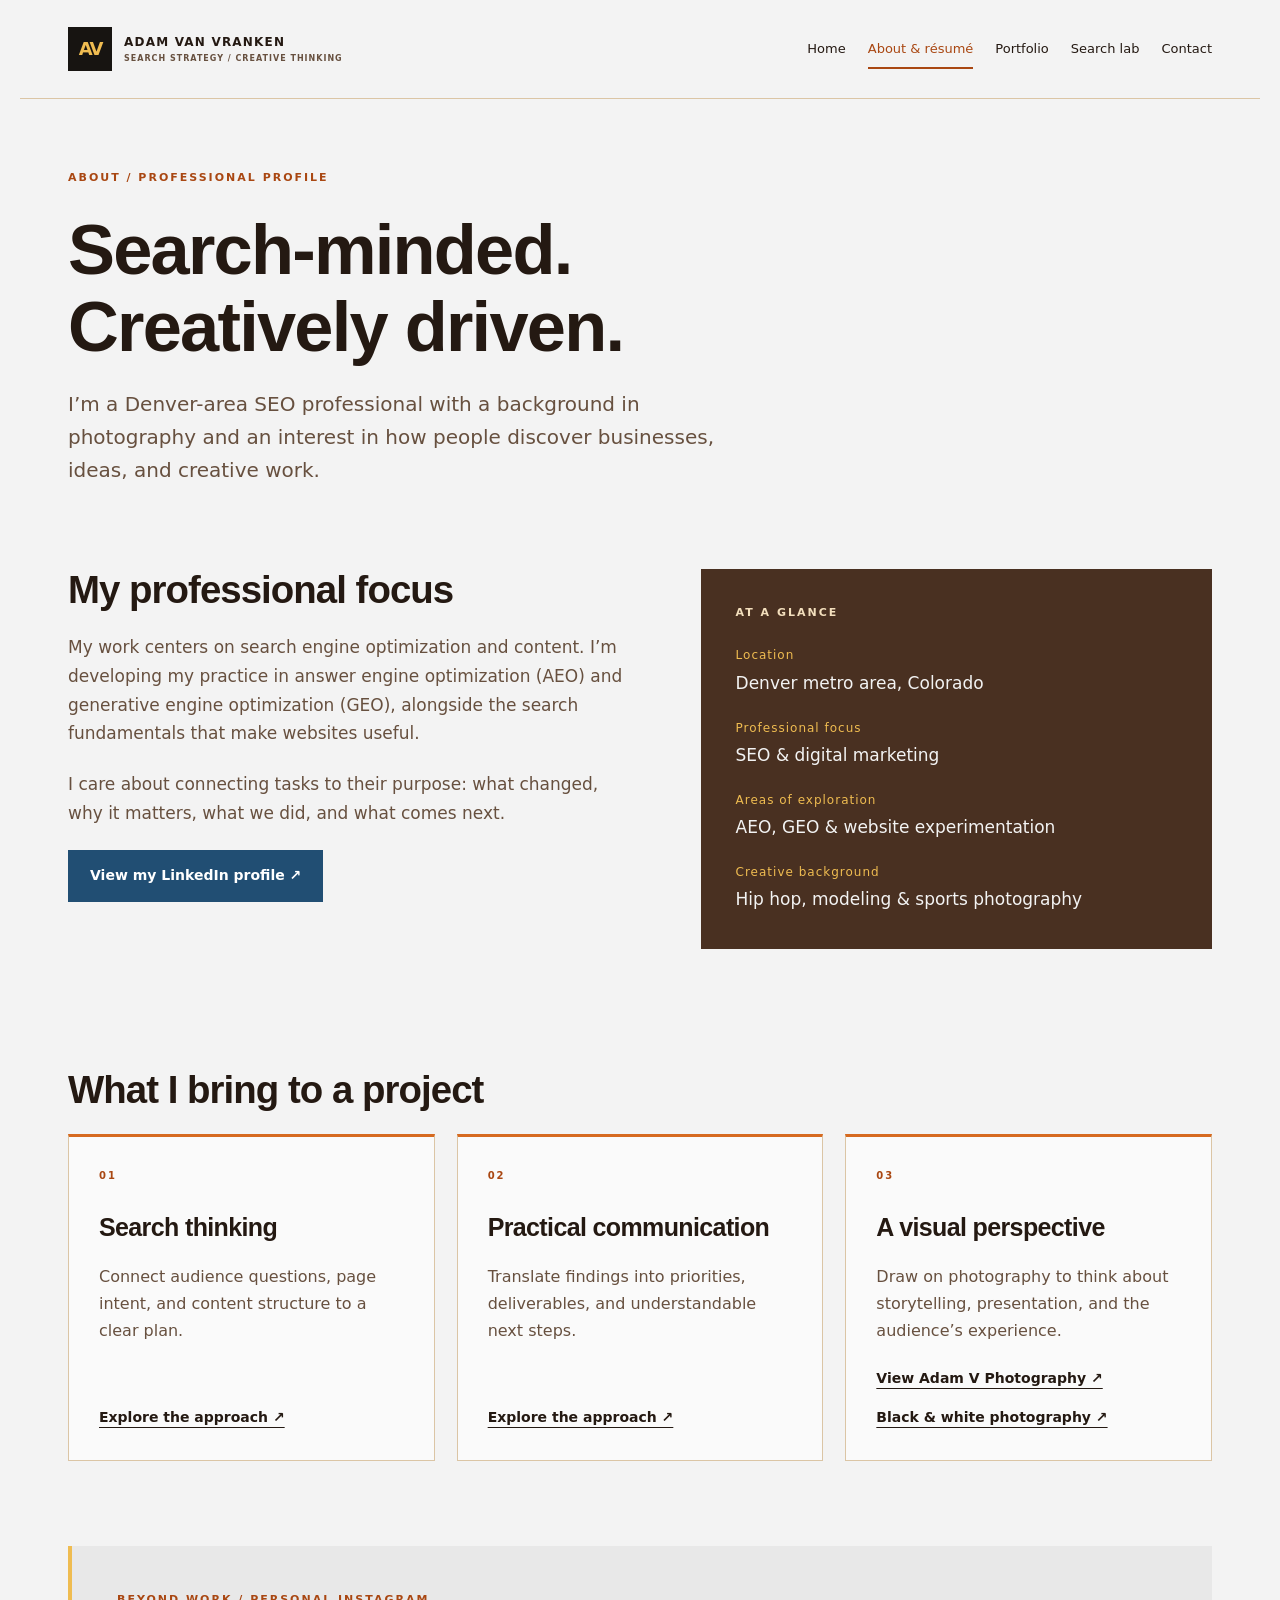
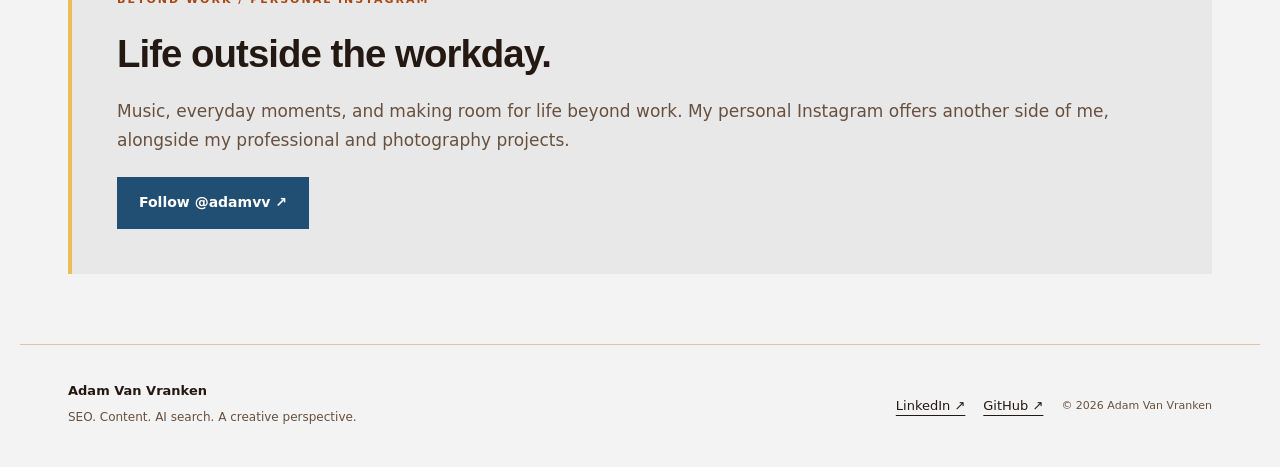
==== commit adfbbe19: "Mobile nav: hamburger menu with vertical dropdown" ====
--- a/about/index.html
+++ b/about/index.html
@@ -1,3 +1,3 @@
 <!doctype html>
 <html lang="en"><head><meta charset="utf-8"><meta name="viewport" content="width=device-width,initial-scale=1"><title>About & Professional Profile | Adam Van Vranken</title><meta name="description" content="Explore Adam Van Vranken’s SEO and digital marketing focus, approach to content, and photography background."><link rel="canonical" href="https://adamvv303.github.io/about/"><meta property="og:title" content="About & Professional Profile | Adam Van Vranken"><meta property="og:description" content="Explore Adam Van Vranken’s SEO and digital marketing focus, approach to content, and photography background."><meta property="og:url" content="https://adamvv303.github.io/about/"><meta property="og:type" content="website"><meta name="theme-color" content="#142c37"><link rel="icon" href="/favicon.svg" type="image/svg+xml"><link rel="stylesheet" href="/assets/style.css"><script type="application/ld+json">{"@context":"https://schema.org","@type":"ProfilePage","name":"About & Professional Profile","url":"https://adamvv303.github.io/about/","description":"Explore Adam Van Vranken’s SEO and digital marketing focus, approach to content, and photography background.","mainEntity":{"@type":"Person","@id":"https://adamvv303.github.io/#adam","name":"Adam Van Vranken","jobTitle":"SEO & Digital Marketing Professional","url":"https://adamvv303.github.io","sameAs":["https://www.linkedin.com/in/internetmarketer/","https://github.com/AdamVV303","https://www.instagram.com/adamvphoto/","https://www.instagram.com/the.blackandwhiteperspective/","https://www.instagram.com/adamvv/"]}}</script></head>
-<body><a class="skip" href="#main">Skip to content</a><header><a class="brand" href="/" aria-label="Adam Van Vranken home"><span class="mark">AV</span><span>ADAM VAN VRANKEN<small>SEARCH STRATEGY / CREATIVE THINKING</small></span></a><nav aria-label="Main navigation"><a href="/" >Home</a><a href="/about/" aria-current="page">About & résumé</a><a href="/portfolio/" >Portfolio</a><a href="/lab/" >Search lab</a><a href="/contact/" >Contact</a></nav></header><main id="main"><section class="intro"><p class="eyebrow">ABOUT / PROFESSIONAL PROFILE</p><h1>Search-minded.<br>Creatively driven.</h1><p class="lede">I’m a Denver-area SEO professional with a background in photography and an interest in how people discover businesses, ideas, and creative work.</p></section><section class="split"><div><h2>My professional focus</h2><p>My work centers on search engine optimization and content. I’m developing my practice in answer engine optimization (AEO) and generative engine optimization (GEO), alongside the search fundamentals that make websites useful.</p><p>I care about connecting tasks to their purpose: what changed, why it matters, what we did, and what comes next.</p><a class="button" href="https://www.linkedin.com/in/internetmarketer/">View my LinkedIn profile ↗</a></div><aside class="panel"><p class="eyebrow">AT A GLANCE</p><dl><dt>Location</dt><dd>Denver metro area, Colorado</dd><dt>Professional focus</dt><dd>SEO & digital marketing</dd><dt>Areas of exploration</dt><dd>AEO, GEO & website experimentation</dd><dt>Creative background</dt><dd>Hip hop, modeling & sports photography</dd></dl></aside></section><section><h2>What I bring to a project</h2><div class="grid"><article class="card"><span class="number">01</span><h3>Search thinking</h3><p>Connect audience questions, page intent, and content structure to a clear plan.</p><a class="textlink" href="/portfolio/">Explore the approach ↗</a></article><article class="card"><span class="number">02</span><h3>Practical communication</h3><p>Translate findings into priorities, deliverables, and understandable next steps.</p><a class="textlink" href="/portfolio/aeo-geo-review/">Explore the approach ↗</a></article><article class="card"><span class="number">03</span><h3>A visual perspective</h3><p>Draw on photography to think about storytelling, presentation, and the audience’s experience.</p><a class="textlink" href="https://www.instagram.com/adamvphoto/">View Adam V Photography ↗</a><a class="textlink" style="margin-top:16px" href="https://www.instagram.com/the.blackandwhiteperspective/">Black &amp; white photography ↗</a></article></div></section><section class="callout"><p class="eyebrow">BEYOND WORK / PERSONAL INSTAGRAM</p><h2>Life outside the workday.</h2><p>Music, everyday moments, and making room for life beyond work. My personal Instagram offers another side of me, alongside my professional and photography projects.</p><a class="button" href="https://www.instagram.com/adamvv/">Follow @adamvv ↗</a></section></main><footer><div><strong>Adam Van Vranken</strong><p>SEO. Content. AI search. A creative perspective.</p></div><div><a href="https://www.linkedin.com/in/internetmarketer/">LinkedIn ↗</a><a href="https://github.com/AdamVV303">GitHub ↗</a><span>© 2026 Adam Van Vranken</span></div></footer></body></html>+<body><a class="skip" href="#main">Skip to content</a><header><a class="brand" href="/" aria-label="Adam Van Vranken home"><span class="mark">AV</span><span>ADAM VAN VRANKEN<small>SEARCH STRATEGY / CREATIVE THINKING</small></span></a><nav aria-label="Main navigation"><a href="/" >Home</a><a href="/about/" aria-current="page">About & résumé</a><a href="/portfolio/" >Portfolio</a><a href="/lab/" >Search lab</a><a href="/contact/" >Contact</a></nav></header><main id="main"><section class="intro"><p class="eyebrow">ABOUT / PROFESSIONAL PROFILE</p><h1>Search-minded.<br>Creatively driven.</h1><p class="lede">I’m a Denver-area SEO professional with a background in photography and an interest in how people discover businesses, ideas, and creative work.</p></section><section class="split"><div><h2>My professional focus</h2><p>My work centers on search engine optimization and content. I’m developing my practice in answer engine optimization (AEO) and generative engine optimization (GEO), alongside the search fundamentals that make websites useful.</p><p>I care about connecting tasks to their purpose: what changed, why it matters, what we did, and what comes next.</p><a class="button" href="https://www.linkedin.com/in/internetmarketer/">View my LinkedIn profile ↗</a></div><aside class="panel"><p class="eyebrow">AT A GLANCE</p><dl><dt>Location</dt><dd>Denver metro area, Colorado</dd><dt>Professional focus</dt><dd>SEO & digital marketing</dd><dt>Areas of exploration</dt><dd>AEO, GEO & website experimentation</dd><dt>Creative background</dt><dd>Hip hop, modeling & sports photography</dd></dl></aside></section><section><h2>What I bring to a project</h2><div class="grid"><article class="card"><span class="number">01</span><h3>Search thinking</h3><p>Connect audience questions, page intent, and content structure to a clear plan.</p><a class="textlink" href="/portfolio/">Explore the approach ↗</a></article><article class="card"><span class="number">02</span><h3>Practical communication</h3><p>Translate findings into priorities, deliverables, and understandable next steps.</p><a class="textlink" href="/portfolio/aeo-geo-review/">Explore the approach ↗</a></article><article class="card"><span class="number">03</span><h3>A visual perspective</h3><p>Draw on photography to think about storytelling, presentation, and the audience’s experience.</p><a class="textlink" href="https://www.instagram.com/adamvphoto/">View Adam V Photography ↗</a><a class="textlink" style="margin-top:16px" href="https://www.instagram.com/the.blackandwhiteperspective/">Black &amp; white photography ↗</a></article></div></section><section class="callout"><p class="eyebrow">BEYOND WORK / PERSONAL INSTAGRAM</p><h2>Life outside the workday.</h2><p>Music, everyday moments, and making room for life beyond work. My personal Instagram offers another side of me, alongside my professional and photography projects.</p><a class="button" href="https://www.instagram.com/adamvv/">Follow @adamvv ↗</a></section></main><footer><div><strong>Adam Van Vranken</strong><p>SEO. Content. AI search. A creative perspective.</p></div><div><a href="https://www.linkedin.com/in/internetmarketer/">LinkedIn ↗</a><a href="https://github.com/AdamVV303">GitHub ↗</a><span>© 2026 Adam Van Vranken</span></div></footer><script src="/assets/nav.js" defer></script></body></html>
--- a/assets/style.css
+++ b/assets/style.css
@@ -1 +1,46 @@
-:root{--ink:#142c37;--paper:#f8f6f1;--muted:#52636a;--line:#d9ded9;--accent:#9b492c;--cream:#e7c29e}*{box-sizing:border-box}body{margin:0;background:var(--paper);color:var(--ink);font:17px/1.7 system-ui,-apple-system,BlinkMacSystemFont,"Segoe UI",sans-serif}a{color:inherit;text-underline-offset:5px}a:focus-visible{outline:3px solid var(--accent);outline-offset:5px}.skip{position:absolute;left:12px;top:-80px;background:white;padding:12px;z-index:10}.skip:focus{top:12px}header,main,footer{max-width:1240px;margin:auto;padding-left:48px;padding-right:48px}header{display:flex;align-items:center;justify-content:space-between;gap:24px;padding-top:27px;padding-bottom:27px;border-bottom:1px solid var(--line)}.brand{display:flex;align-items:center;gap:12px;text-decoration:none;font-size:12px;font-weight:800;letter-spacing:1.2px;white-space:nowrap}.brand small{display:block;font-size:8px;letter-spacing:1px;color:var(--muted)}.mark{display:grid;place-items:center;border:1px solid var(--ink);width:44px;height:44px;font-size:18px;letter-spacing:-2px}nav{display:flex;gap:22px;flex-wrap:wrap}nav a{text-decoration:none;font-size:13px;padding:7px 0}nav a:hover,nav a[aria-current]{color:var(--accent);box-shadow:0 2px var(--accent)}h1,h2,h3{line-height:1.1;letter-spacing:-.04em;margin:0 0 22px}h1{font-size:clamp(44px,5.5vw,72px);font-weight:650}h1 em{font:italic 1.03em Georgia,serif;color:var(--accent)}h2{font-size:clamp(30px,3vw,42px);font-weight:600}h3{font-size:25px;letter-spacing:-.025em}p{margin:0 0 22px;color:var(--muted)}.eyebrow{font-size:11px;font-weight:750;letter-spacing:2px;color:var(--accent);margin-bottom:23px}.lede{font-size:20px;line-height:1.65;max-width:660px}.hero{display:grid;grid-template-columns:1.4fr 1fr;align-items:center;gap:66px;padding:80px 0}.actions{display:flex;align-items:center;gap:25px;flex-wrap:wrap;margin-top:32px}.button{display:inline-flex;gap:28px;align-items:center;background:var(--ink);color:#fff;padding:14px 22px;text-decoration:none;font-size:14px;font-weight:650}.button:hover{background:var(--accent)}.secondary,.textlink{font-size:14px;font-weight:650}.hero-art{background:var(--ink);color:var(--paper);padding:34px;min-height:400px;box-shadow:15px 15px 0 #e8e6df}.art-top,.art-bottom{font-size:10px;letter-spacing:2px;line-height:1.6}.art-top{color:#bbc8c9;margin-bottom:30px}.art-word{font:italic 38px/1.4 Georgia,serif;padding:12px 0;border-bottom:1px solid #50616a}.art-word span{display:block;font:10px/1.5 system-ui,sans-serif;letter-spacing:2px;color:var(--cream)}.art-bottom{margin-top:27px;color:var(--cream)}.strip{display:flex;justify-content:space-between;gap:20px;padding:24px 0;border-top:1px solid var(--line);border-bottom:1px solid var(--line);font-size:12px;font-weight:650}section{padding:60px 0}.section-heading{max-width:650px}.grid{display:grid;grid-template-columns:repeat(3,1fr);gap:22px}.grid.two{grid-template-columns:repeat(2,1fr)}.card{border:1px solid var(--line);padding:30px;display:flex;flex-direction:column;align-items:flex-start}.card p{font-size:16px}.card .textlink,.card .button{margin-top:auto}.number{font-size:10px;letter-spacing:2px;color:var(--accent);margin-bottom:30px;font-weight:700}.split{display:grid;grid-template-columns:1.1fr 1fr;gap:70px}.callout{background:#eceee8;padding:45px;margin:25px 0 70px}.callout p:last-child{margin:0}.intro{padding:70px 0 35px;max-width:850px}.intro+section{padding-top:25px}.panel{background:var(--ink);color:var(--paper);padding:35px}.panel p,.panel .eyebrow{color:#cdd5d3}.panel h3{font-size:30px}dl{margin:0}dt{color:var(--cream);font-size:12px;letter-spacing:1px;margin-top:20px}dd{margin:3px 0 0}.reading{max-width:760px;padding-bottom:80px}.reading h2{font-size:30px;margin-top:40px}.reading li{padding:8px 0;color:var(--muted)}.note{font-size:14px;border-left:3px solid var(--accent);padding:10px 20px;background:#eeeae2}footer{display:flex;justify-content:space-between;gap:30px;padding-top:35px;padding-bottom:35px;border-top:1px solid var(--line);font-size:13px}footer p{font-size:12px;margin:5px 0}footer>div:last-child{display:flex;gap:18px;flex-wrap:wrap;align-items:center}footer span{color:var(--muted);font-size:11px}@media(max-width:1000px){header{align-items:flex-start;flex-direction:column}.hero{gap:35px}.hero-art{padding:25px}.grid{gap:14px}.card{padding:24px}.split{gap:35px}}@media(max-width:700px){header,main,footer{padding-left:22px;padding-right:22px}nav{gap:17px}nav a{font-size:12px}.hero{grid-template-columns:1fr;padding:48px 0;gap:35px}.hero-art{min-height:0;box-shadow:8px 8px 0 #e8e6df}.art-word{font-size:30px;display:flex;justify-content:space-between;align-items:center}.art-top{margin-bottom:12px}.strip{flex-direction:column;gap:8px}.grid,.grid.two,.split{grid-template-columns:1fr}section{padding:38px 0}.callout{padding:28px;margin-bottom:40px}.intro{padding-top:45px}.lede{font-size:18px}footer{flex-direction:column}.card{padding:26px}}@media print{header,footer,.actions{display:none}body{background:white;color:black}.panel{background:white;color:black}a{color:black}}+:root{--ink:#241912;--paper:#f3f3f3;--muted:#67503f;--line:#dbc5a5;--accent:#a94712;--cream:#efbc51;--orange:#d66a20;--blue:#214e73;--black:#171411;--brown:#493021;--display-font:"Arial Black","Helvetica Neue",Arial,sans-serif}*{box-sizing:border-box}body{margin:0;background:var(--paper);color:var(--ink);font:17px/1.7 system-ui,-apple-system,BlinkMacSystemFont,"Segoe UI",sans-serif}a{color:inherit;text-underline-offset:5px}a:focus-visible{outline:3px solid var(--accent);outline-offset:5px}.skip{position:absolute;left:12px;top:-80px;background:white;padding:12px;z-index:10}.skip:focus{top:12px}header,main,footer{max-width:1240px;margin:auto;padding-left:48px;padding-right:48px}header{display:flex;align-items:center;justify-content:space-between;gap:24px;padding-top:27px;padding-bottom:27px;border-bottom:1px solid var(--line)}.brand{display:flex;align-items:center;gap:12px;text-decoration:none;font-size:12px;font-weight:800;letter-spacing:1.2px;white-space:nowrap}.brand small{display:block;font-size:8px;letter-spacing:1px;color:var(--muted)}.mark{display:grid;place-items:center;border:1px solid var(--ink);width:44px;height:44px;font-size:18px;letter-spacing:-2px}nav{display:flex;gap:22px;flex-wrap:wrap}nav a{text-decoration:none;font-size:13px;padding:7px 0}nav a:hover,nav a[aria-current]{color:var(--accent);box-shadow:0 2px var(--accent)}h1,h2,h3{line-height:1.1;letter-spacing:-.04em;margin:0 0 22px}h1{font-size:clamp(44px,5.5vw,72px);font-weight:650}h1 em{font:inherit;font-style:normal;color:var(--accent)}h2{font-size:clamp(30px,3vw,42px);font-weight:600}h3{font-size:25px;letter-spacing:-.025em}p{margin:0 0 22px;color:var(--muted)}.eyebrow{font-size:11px;font-weight:750;letter-spacing:2px;color:var(--accent);margin-bottom:23px}.lede{font-size:20px;line-height:1.65;max-width:660px}.hero{display:grid;grid-template-columns:1.4fr 1fr;align-items:center;gap:66px;padding:80px 0}.actions{display:flex;align-items:center;gap:25px;flex-wrap:wrap;margin-top:32px}.button{display:inline-flex;gap:28px;align-items:center;background:var(--ink);color:#fff;padding:14px 22px;text-decoration:none;font-size:14px;font-weight:650}.button:hover{background:var(--accent)}.secondary,.textlink{font-size:14px;font-weight:650}.hero-art{background:var(--ink);color:var(--paper);padding:34px;min-height:400px;box-shadow:15px 15px 0 #e8e6df}.art-top,.art-bottom{font-size:10px;letter-spacing:2px;line-height:1.6}.art-top{color:#bbc8c9;margin-bottom:30px}.art-word{font:800 38px/1.4 var(--display-font);padding:12px 0;border-bottom:1px solid #50616a}.art-word span{display:block;font:10px/1.5 system-ui,sans-serif;letter-spacing:2px;color:var(--cream)}.art-bottom{margin-top:27px;color:var(--cream)}.strip{display:flex;justify-content:space-between;gap:20px;padding:24px 0;border-top:1px solid var(--line);border-bottom:1px solid var(--line);font-size:12px;font-weight:650}section{padding:60px 0}.section-heading{max-width:650px}.grid{display:grid;grid-template-columns:repeat(3,1fr);gap:22px}.grid.two{grid-template-columns:repeat(2,1fr)}.card{border:1px solid var(--line);padding:30px;display:flex;flex-direction:column;align-items:flex-start}.card p{font-size:16px}.card .textlink,.card .button{margin-top:auto}.number{font-size:10px;letter-spacing:2px;color:var(--accent);margin-bottom:30px;font-weight:700}.split{display:grid;grid-template-columns:1.1fr 1fr;gap:70px}.callout{background:#e8e8e8;padding:45px;margin:25px 0 70px}.callout p:last-child{margin:0}.intro{padding:70px 0 35px;max-width:850px}.intro+section{padding-top:25px}.panel{background:var(--ink);color:var(--paper);padding:35px}.panel p,.panel .eyebrow{color:#cdd5d3}.panel h3{font-size:30px}dl{margin:0}dt{color:var(--cream);font-size:12px;letter-spacing:1px;margin-top:20px}dd{margin:3px 0 0}.reading{max-width:760px;padding-bottom:80px}.reading h2{font-size:30px;margin-top:40px}.reading li{padding:8px 0;color:var(--muted)}.note{font-size:14px;border-left:3px solid var(--accent);padding:10px 20px;background:#eeeae2}footer{display:flex;justify-content:space-between;gap:30px;padding-top:35px;padding-bottom:35px;border-top:1px solid var(--line);font-size:13px}footer p{font-size:12px;margin:5px 0}footer>div:last-child{display:flex;gap:18px;flex-wrap:wrap;align-items:center}footer span{color:var(--muted);font-size:11px}@media(max-width:1000px){header{align-items:flex-start;flex-direction:column}.hero{gap:35px}.hero-art{padding:25px}.grid{gap:14px}.card{padding:24px}.split{gap:35px}}@media(max-width:700px){header,main,footer{padding-left:22px;padding-right:22px}nav{gap:17px}nav a{font-size:12px}.hero{grid-template-columns:1fr;padding:48px 0;gap:35px}.hero-art{min-height:0;box-shadow:8px 8px 0 #e8e6df}.art-word{font-size:30px;display:flex;justify-content:space-between;align-items:center}.art-top{margin-bottom:12px}.strip{flex-direction:column;gap:8px}.grid,.grid.two,.split{grid-template-columns:1fr}section{padding:38px 0}.callout{padding:28px;margin-bottom:40px}.intro{padding-top:45px}.lede{font-size:18px}footer{flex-direction:column}.card{padding:26px}}@media print{header,footer,.actions{display:none}body{background:white;color:black}.panel{background:white;color:black}a{color:black}}
+.photogrid figure{margin:0;border:1px solid var(--line);background:#fff}
+.photogrid a{display:block;overflow:hidden}
+.photogrid img{display:block;width:100%;aspect-ratio:1;object-fit:cover;transition:transform .25s ease}
+.photogrid a:hover img{transform:scale(1.04)}
+.photogrid figcaption{padding:10px 14px;font-size:13px;color:var(--muted)}
+
+.portfolio-nav{padding:24px 0;border-bottom:1px solid var(--line)}.portfolio-cards h2{font-size:29px}.portfolio-card{padding:24px}.portfolio-cover,.search-cover{width:100%;height:230px;margin-bottom:28px;overflow:hidden;background:var(--ink)}.portfolio-cover img{width:100%;height:100%;object-fit:cover}.search-cover{padding:24px;color:var(--paper);font:800 32px/1.4 var(--display-font)}.search-cover em{color:var(--cream)}.portfolio-card .button{gap:8px}@media(prefers-reduced-motion:reduce){.photogrid img{transition:none}}
+
+.hero-art img{width:100%;height:100%;min-height:332px;object-fit:cover;display:block}
+
+/* Unified upright, block-style display typography. */
+h1,h2,h3,.art-word,.search-cover{font-family:var(--display-font);font-style:normal;font-weight:800;letter-spacing:-.025em}
+em,i{font-family:inherit;font-style:normal;font-weight:700}
+h1 em,.search-cover em{font-weight:inherit}
+/* Studio palette: warm orange, wood brown, black, blue, and golden light. */
+.mark{background:var(--black);color:var(--cream);border-color:var(--black)}
+.button{background:var(--blue);color:#fff}
+.button:hover{background:var(--brown)}
+.button:focus-visible{outline-color:var(--accent)}
+.hero-art{background:var(--black);border:1px solid var(--brown);box-shadow:12px 12px 0 var(--cream)}
+.hero-art img{filter:none}
+.card{background:#fafafa;border-top:3px solid var(--orange)}
+.callout{background:#e8e8e8;border-left:4px solid var(--cream)}
+.panel{background:var(--brown);color:var(--paper)}
+.panel p,.panel .eyebrow{color:#f3dfbd}
+dt{color:var(--cream)}
+.search-cover{background:var(--blue);color:var(--paper);border-bottom:5px solid var(--cream)}
+.search-cover em{color:var(--cream)}
+.photogrid figure{background:#fafafa}
+.note{background:#e8e8e8}
+.art-top{color:#f3dfbd}
+.art-word{border-color:var(--brown)}
+@media(max-width:700px){.hero-art{box-shadow:8px 8px 0 var(--cream)}}
+@media print{.card,.callout,.note,.panel{background:white;color:black}.panel p{color:black}}
+
+/* Mobile hamburger navigation: below 700px the main nav hides behind a toggle button and drops down vertically. */
+.nav-toggle{display:none}
+@media(max-width:700px){
+header{position:relative;flex-direction:row;align-items:center}
+.nav-toggle{display:grid;place-items:center;width:44px;height:44px;flex:none;background:none;border:1px solid var(--ink);color:var(--ink);font-size:22px;line-height:1;cursor:pointer}
+header nav{display:none;position:absolute;top:100%;left:0;right:0;z-index:20;flex-direction:column;gap:0;background:var(--paper);border:1px solid var(--line);padding:8px 0}
+header nav.open{display:flex}
+header nav a{padding:14px 22px;font-size:14px}
+header nav a:hover,header nav a[aria-current]{box-shadow:none}
+}
